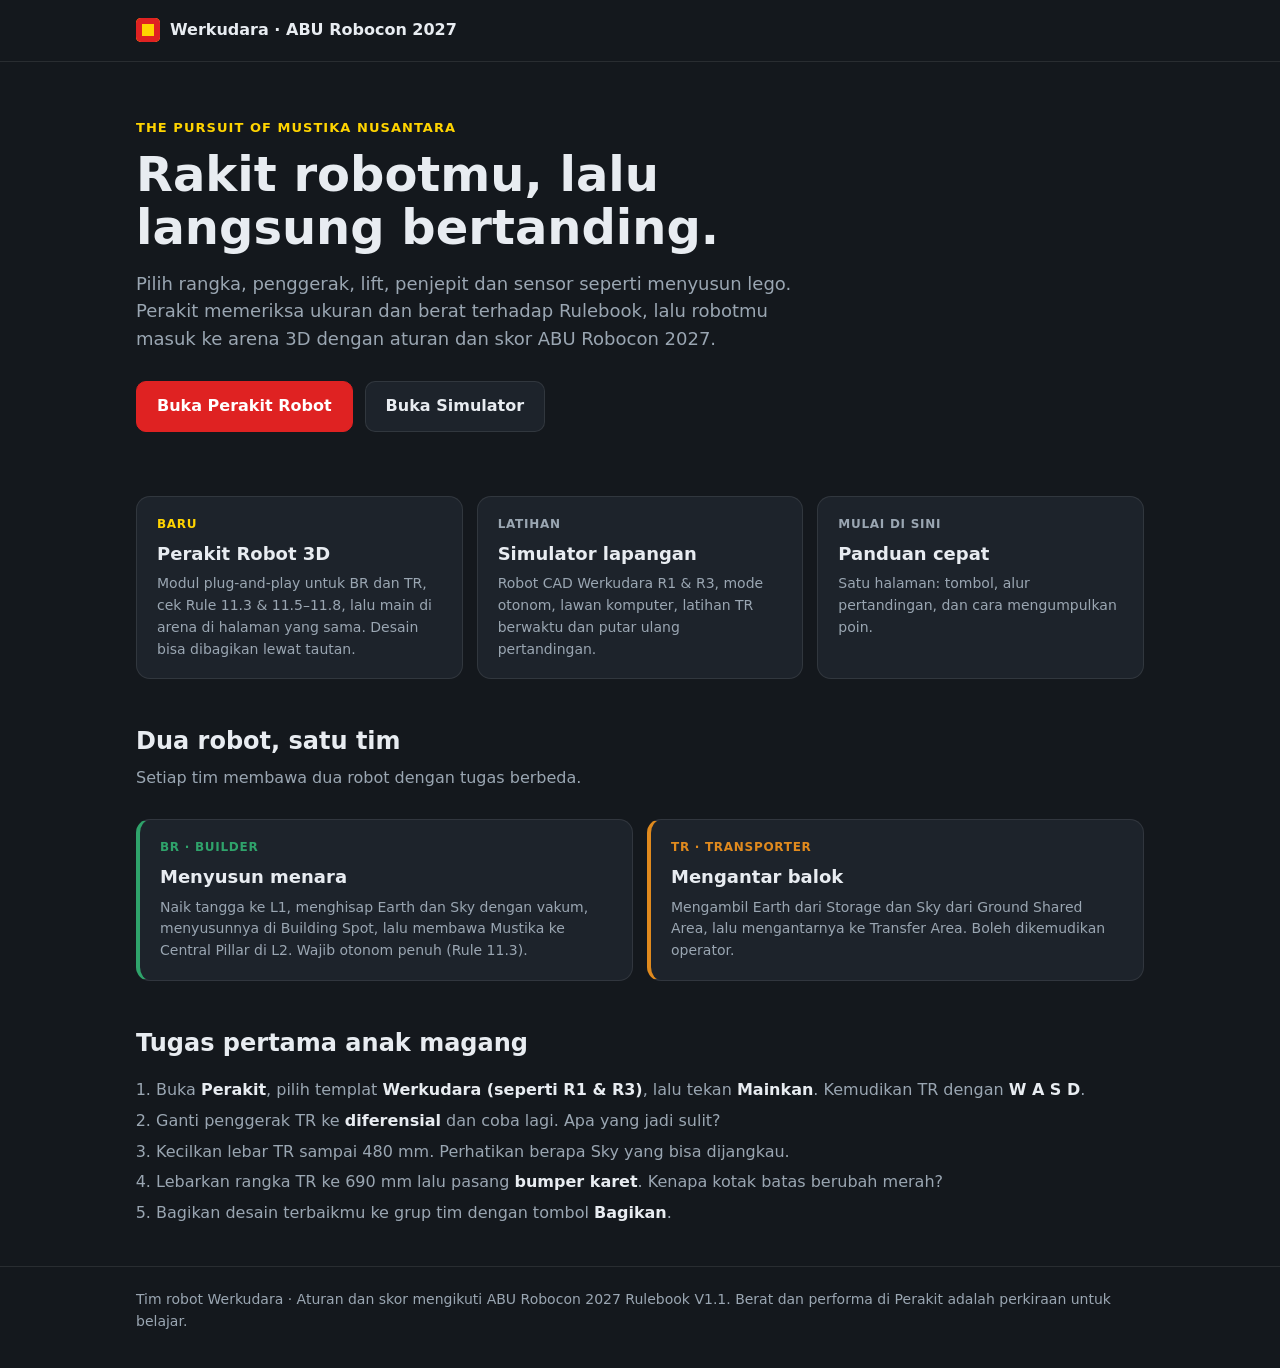
==== index.html @ be00b861 "Perakit robot 3D plug-and-play + simulator arena 2027 Beranda Werkudara, Perakit (modul BR/TR, cek R" ====
<!doctype html>
<html lang="id">
<head>
  <meta charset="utf-8" />
  <meta name="viewport" content="width=device-width, initial-scale=1" />
  <title>Werkudara ABU Robocon 2027</title>
  <meta name="description" content="Tim robot Werkudara: rakit robot ABU Robocon 2027 di browser lalu mainkan di arena 3D." />
  <link rel="icon" href="data:image/svg+xml,%3Csvg xmlns=%22http://www.w3.org/2000/svg%22 viewBox=%220 0 16 16%22%3E%3Crect width=%2216%22 height=%2216%22 rx=%223%22 fill=%22%23df2222%22/%3E%3Crect x=%224%22 y=%224%22 width=%228%22 height=%228%22 fill=%22%23ffd400%22/%3E%3C/svg%3E" />
  <style>
    :root { --bg: #14181d; --panel: #1d232b; --line: rgba(255, 255, 255, 0.09); --text: #e8ecf1; --muted: #9aa6b2; --merah: #df2222; --kuning: #ffd400; --BR: #2fa36b; --TR: #e08a1e; }
    * { box-sizing: border-box; }
    html, body { margin: 0; background: var(--bg); color: var(--text); font: 16px/1.55 "Segoe UI", system-ui, sans-serif; }
    a { color: inherit; }
    .wrap { max-width: 1040px; margin: 0 auto; padding: 0 16px; }
    header { padding: 18px 0; border-bottom: 1px solid var(--line); }
    header .wrap { display: flex; align-items: center; gap: 10px; font-weight: 700; }
    .logo { width: 24px; height: 24px; border-radius: 5px; background: var(--merah); box-shadow: inset 0 0 0 6px var(--merah), inset 0 0 0 12px var(--kuning); }
    .hero { padding: 56px 0 36px; }
    .hero p.kecil { color: var(--kuning); font-weight: 600; letter-spacing: 0.08em; text-transform: uppercase; font-size: 13px; margin: 0 0 10px; }
    h1 { font-size: clamp(30px, 5vw, 48px); line-height: 1.1; margin: 0 0 16px; max-width: 18ch; }
    .hero p.lead { color: var(--muted); font-size: 18px; max-width: 60ch; margin: 0 0 28px; }
    .cta { display: flex; gap: 12px; flex-wrap: wrap; }
    .btn { display: inline-block; padding: 12px 20px; border-radius: 10px; text-decoration: none; font-weight: 600; border: 1px solid var(--line); background: var(--panel); }
    .btn.utama { background: var(--merah); border-color: var(--merah); color: #fff; }
    .btn:hover { filter: brightness(1.12); }
    .kartu-grid { display: grid; grid-template-columns: repeat(auto-fit, minmax(260px, 1fr)); gap: 14px; margin: 28px 0 44px; }
    .kartu { background: var(--panel); border: 1px solid var(--line); border-radius: 14px; padding: 18px 20px; text-decoration: none; display: flex; flex-direction: column; gap: 6px; transition: border-color 0.15s, transform 0.15s; }
    a.kartu:hover { border-color: rgba(255, 255, 255, 0.28); transform: translateY(-2px); }
    .kartu h3 { margin: 0; font-size: 18px; }
    .kartu p { margin: 0; color: var(--muted); font-size: 14px; }
    .kartu .tag { font-size: 12px; font-weight: 700; letter-spacing: 0.06em; text-transform: uppercase; }
    h2 { font-size: 24px; margin: 40px 0 6px; }
    .sub { color: var(--muted); margin: 0 0 8px; }
    .robot { border-left: 4px solid; }
    .robot.BR { border-left-color: var(--BR); }
    .robot.TR { border-left-color: var(--TR); }
    ol.langkah { padding-left: 20px; color: var(--muted); }
    ol.langkah li { margin: 6px 0; }
    ol.langkah b { color: var(--text); }
    footer { border-top: 1px solid var(--line); color: var(--muted); font-size: 14px; padding: 22px 0 36px; margin-top: 40px; }
  </style>
</head>
<body>
  <header><div class="wrap"><span class="logo"></span> Werkudara · ABU Robocon 2027</div></header>
  <main class="wrap">
    <section class="hero">
      <p class="kecil">The Pursuit of Mustika Nusantara</p>
      <h1>Rakit robotmu, lalu langsung bertanding.</h1>
      <p class="lead">Pilih rangka, penggerak, lift, penjepit dan sensor seperti menyusun lego. Perakit memeriksa ukuran dan berat terhadap Rulebook, lalu robotmu masuk ke arena 3D dengan aturan dan skor ABU Robocon 2027.</p>
      <div class="cta">
        <a class="btn utama" href="perakit/">Buka Perakit Robot</a>
        <a class="btn" href="simulator/">Buka Simulator</a>
      </div>
    </section>

    <div class="kartu-grid">
      <a class="kartu" href="perakit/">
        <span class="tag" style="color: var(--kuning)">Baru</span>
        <h3>Perakit Robot 3D</h3>
        <p>Modul plug-and-play untuk BR dan TR, cek Rule 11.3 & 11.5–11.8, lalu main di arena di halaman yang sama. Desain bisa dibagikan lewat tautan.</p>
      </a>
      <a class="kartu" href="simulator/">
        <span class="tag" style="color: var(--muted)">Latihan</span>
        <h3>Simulator lapangan</h3>
        <p>Robot CAD Werkudara R1 & R3, mode otonom, lawan komputer, latihan TR berwaktu dan putar ulang pertandingan.</p>
      </a>
      <a class="kartu" href="simulator/panduan.html">
        <span class="tag" style="color: var(--muted)">Mulai di sini</span>
        <h3>Panduan cepat</h3>
        <p>Satu halaman: tombol, alur pertandingan, dan cara mengumpulkan poin.</p>
      </a>
    </div>

    <h2>Dua robot, satu tim</h2>
    <p class="sub">Setiap tim membawa dua robot dengan tugas berbeda.</p>
    <div class="kartu-grid">
      <div class="kartu robot BR">
        <span class="tag" style="color: var(--BR)">BR · Builder</span>
        <h3>Menyusun menara</h3>
        <p>Naik tangga ke L1, menghisap Earth dan Sky dengan vakum, menyusunnya di Building Spot, lalu membawa Mustika ke Central Pillar di L2. Wajib otonom penuh (Rule 11.3).</p>
      </div>
      <div class="kartu robot TR">
        <span class="tag" style="color: var(--TR)">TR · Transporter</span>
        <h3>Mengantar balok</h3>
        <p>Mengambil Earth dari Storage dan Sky dari Ground Shared Area, lalu mengantarnya ke Transfer Area. Boleh dikemudikan operator.</p>
      </div>
    </div>

    <h2>Tugas pertama anak magang</h2>
    <ol class="langkah">
      <li>Buka <b>Perakit</b>, pilih templat <b>Werkudara (seperti R1 & R3)</b>, lalu tekan <b>Mainkan</b>. Kemudikan TR dengan <b>W A S D</b>.</li>
      <li>Ganti penggerak TR ke <b>diferensial</b> dan coba lagi. Apa yang jadi sulit?</li>
      <li>Kecilkan lebar TR sampai 480 mm. Perhatikan berapa Sky yang bisa dijangkau.</li>
      <li>Lebarkan rangka TR ke 690 mm lalu pasang <b>bumper karet</b>. Kenapa kotak batas berubah merah?</li>
      <li>Bagikan desain terbaikmu ke grup tim dengan tombol <b>Bagikan</b>.</li>
    </ol>
  </main>
  <footer><div class="wrap">Tim robot Werkudara · Aturan dan skor mengikuti ABU Robocon 2027 Rulebook V1.1. Berat dan performa di Perakit adalah perkiraan untuk belajar.</div></footer>
</body>
</html>
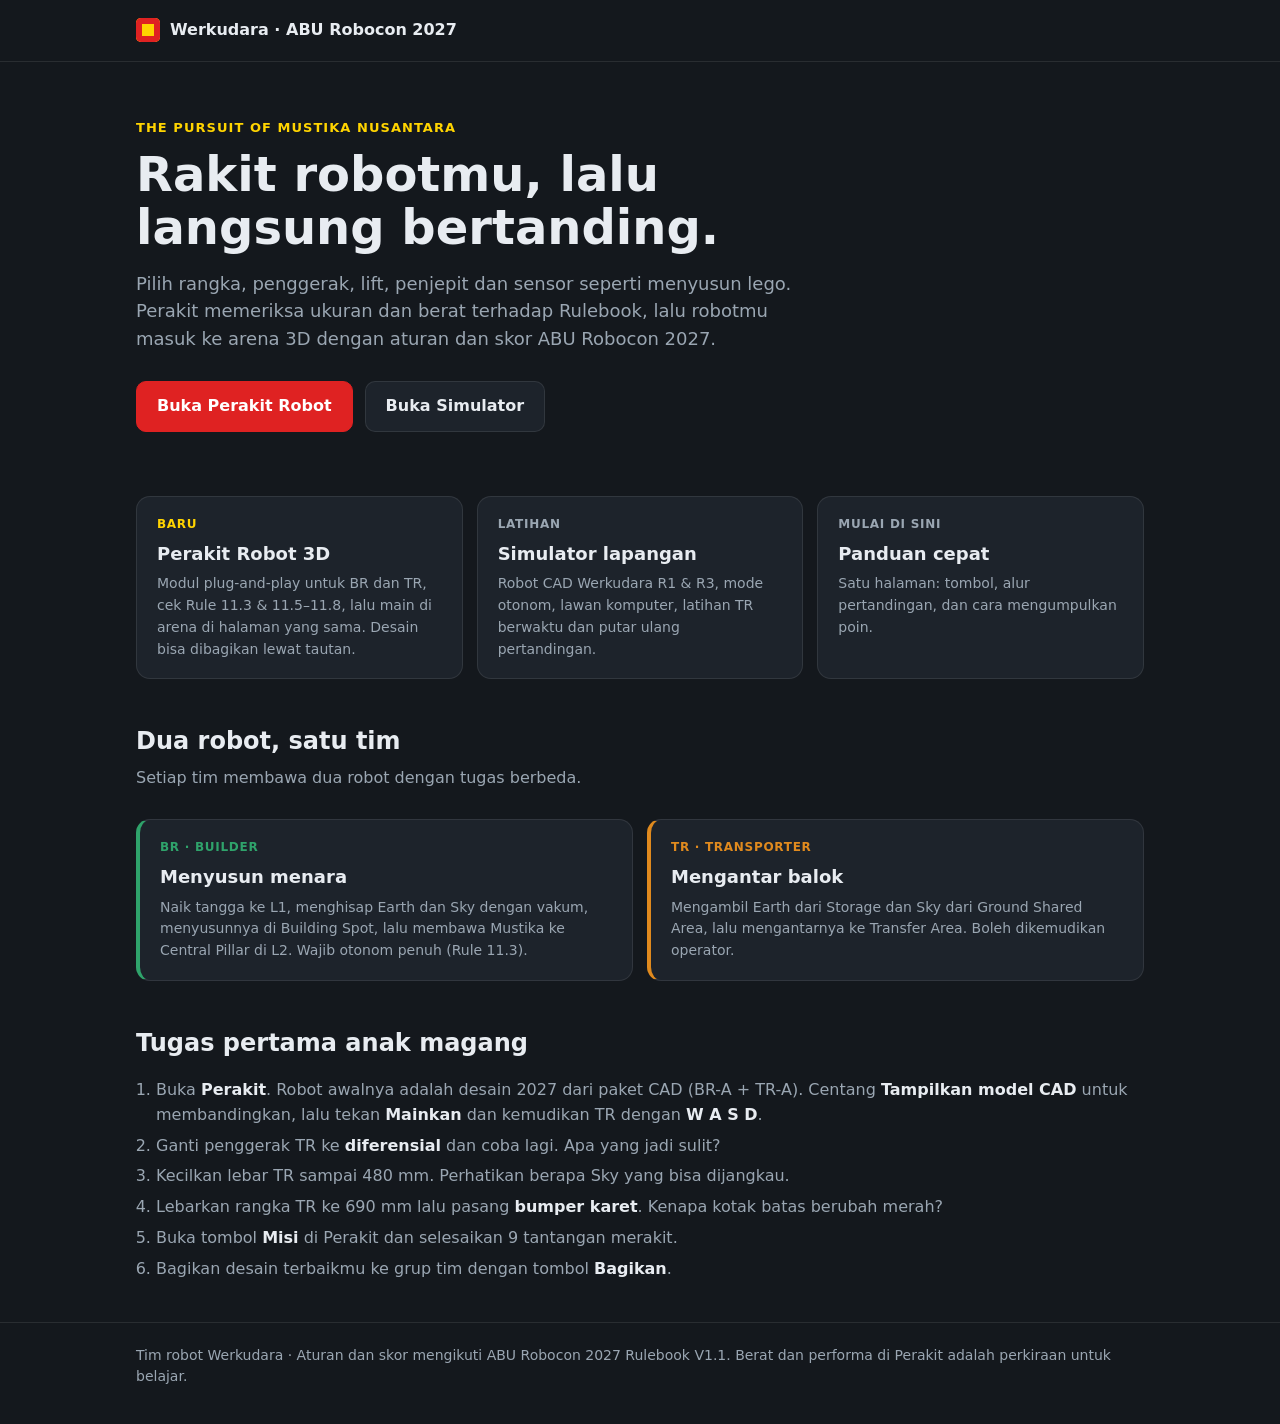
==== commit ca19a4b0: "Perakit: varian CAD BR-A/B/C TR-A/B, model CAD berdampingan, Misi, tampilan HP - templat & pilihan v" ====
--- a/index.html
+++ b/index.html
@@ -88,10 +88,11 @@
 
     <h2>Tugas pertama anak magang</h2>
     <ol class="langkah">
-      <li>Buka <b>Perakit</b>, pilih templat <b>Werkudara (seperti R1 & R3)</b>, lalu tekan <b>Mainkan</b>. Kemudikan TR dengan <b>W A S D</b>.</li>
+      <li>Buka <b>Perakit</b>. Robot awalnya adalah desain 2027 dari paket CAD (BR-A + TR-A). Centang <b>Tampilkan model CAD</b> untuk membandingkan, lalu tekan <b>Mainkan</b> dan kemudikan TR dengan <b>W A S D</b>.</li>
       <li>Ganti penggerak TR ke <b>diferensial</b> dan coba lagi. Apa yang jadi sulit?</li>
       <li>Kecilkan lebar TR sampai 480 mm. Perhatikan berapa Sky yang bisa dijangkau.</li>
       <li>Lebarkan rangka TR ke 690 mm lalu pasang <b>bumper karet</b>. Kenapa kotak batas berubah merah?</li>
+      <li>Buka tombol <b>Misi</b> di Perakit dan selesaikan 9 tantangan merakit.</li>
       <li>Bagikan desain terbaikmu ke grup tim dengan tombol <b>Bagikan</b>.</li>
     </ol>
   </main>
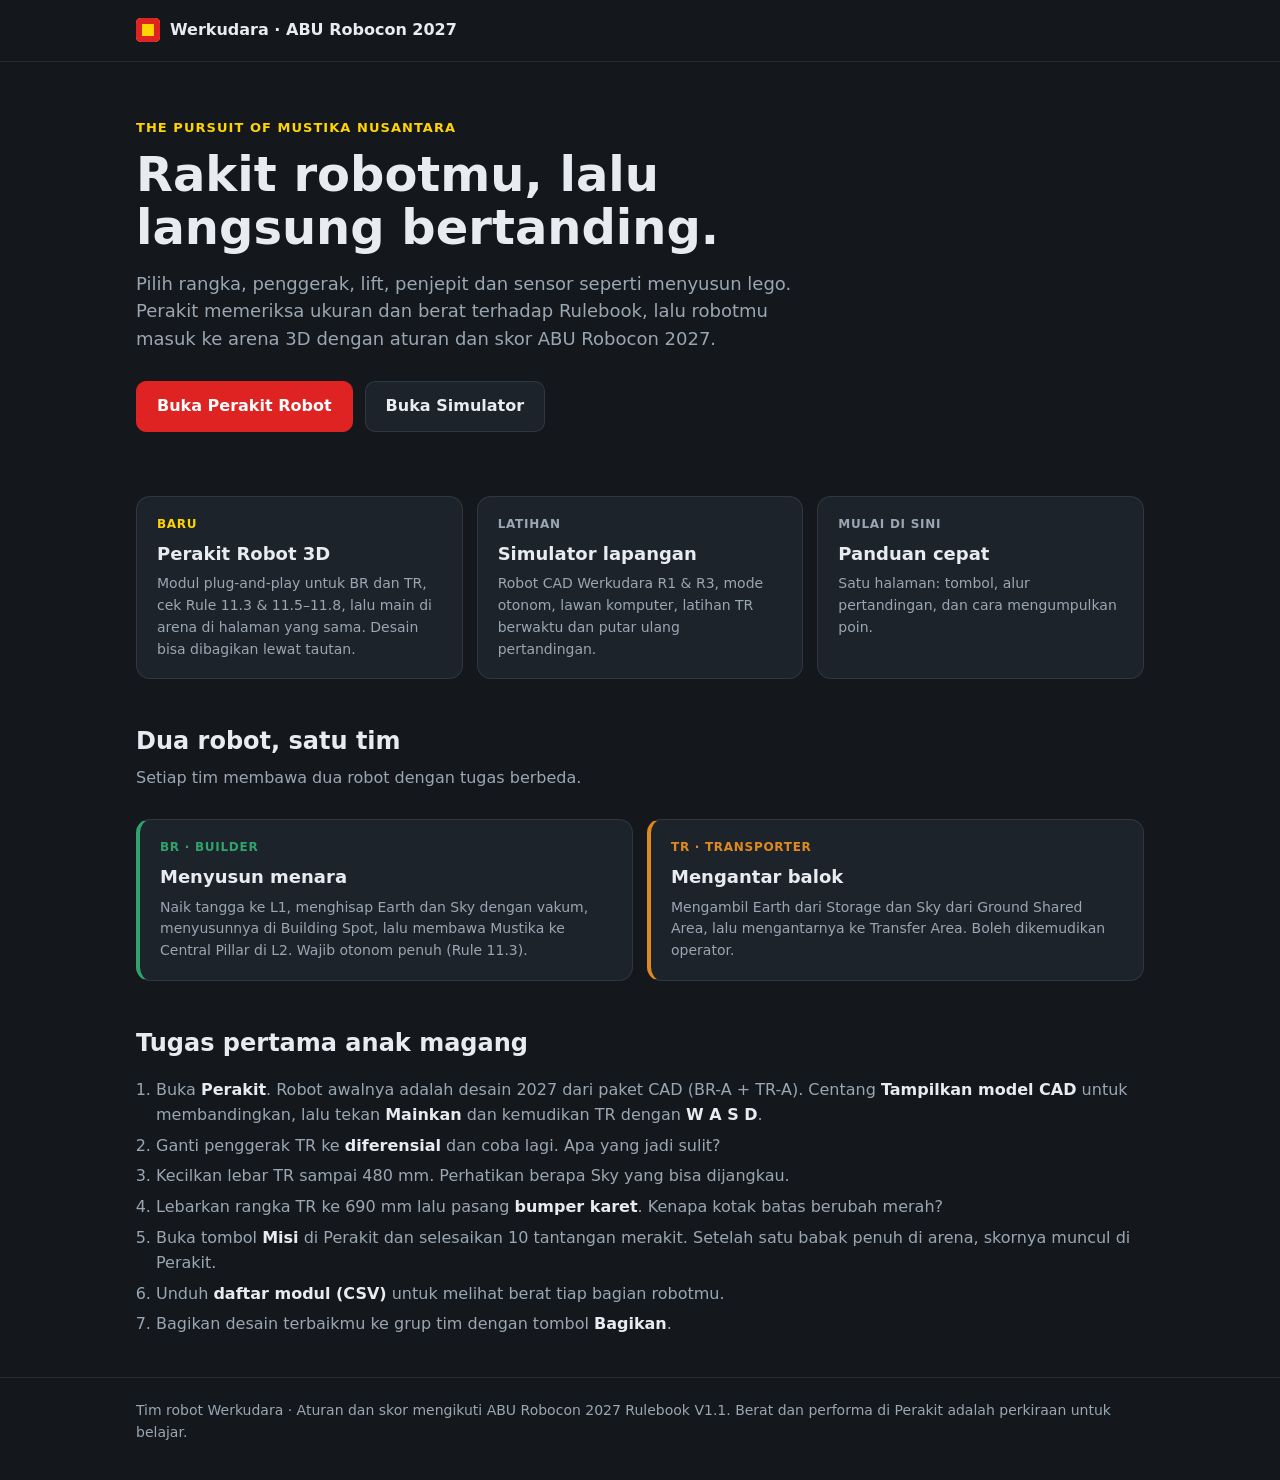
==== commit 33f78124: "Perakit: hasil arena, urungkan (Ctrl+Z), daftar modul CSV - Setelah pertandingan selesai dan kembali" ====
--- a/index.html
+++ b/index.html
@@ -92,7 +92,8 @@
       <li>Ganti penggerak TR ke <b>diferensial</b> dan coba lagi. Apa yang jadi sulit?</li>
       <li>Kecilkan lebar TR sampai 480 mm. Perhatikan berapa Sky yang bisa dijangkau.</li>
       <li>Lebarkan rangka TR ke 690 mm lalu pasang <b>bumper karet</b>. Kenapa kotak batas berubah merah?</li>
-      <li>Buka tombol <b>Misi</b> di Perakit dan selesaikan 9 tantangan merakit.</li>
+      <li>Buka tombol <b>Misi</b> di Perakit dan selesaikan 10 tantangan merakit. Setelah satu babak penuh di arena, skornya muncul di Perakit.</li>
+      <li>Unduh <b>daftar modul (CSV)</b> untuk melihat berat tiap bagian robotmu.</li>
       <li>Bagikan desain terbaikmu ke grup tim dengan tombol <b>Bagikan</b>.</li>
     </ol>
   </main>
